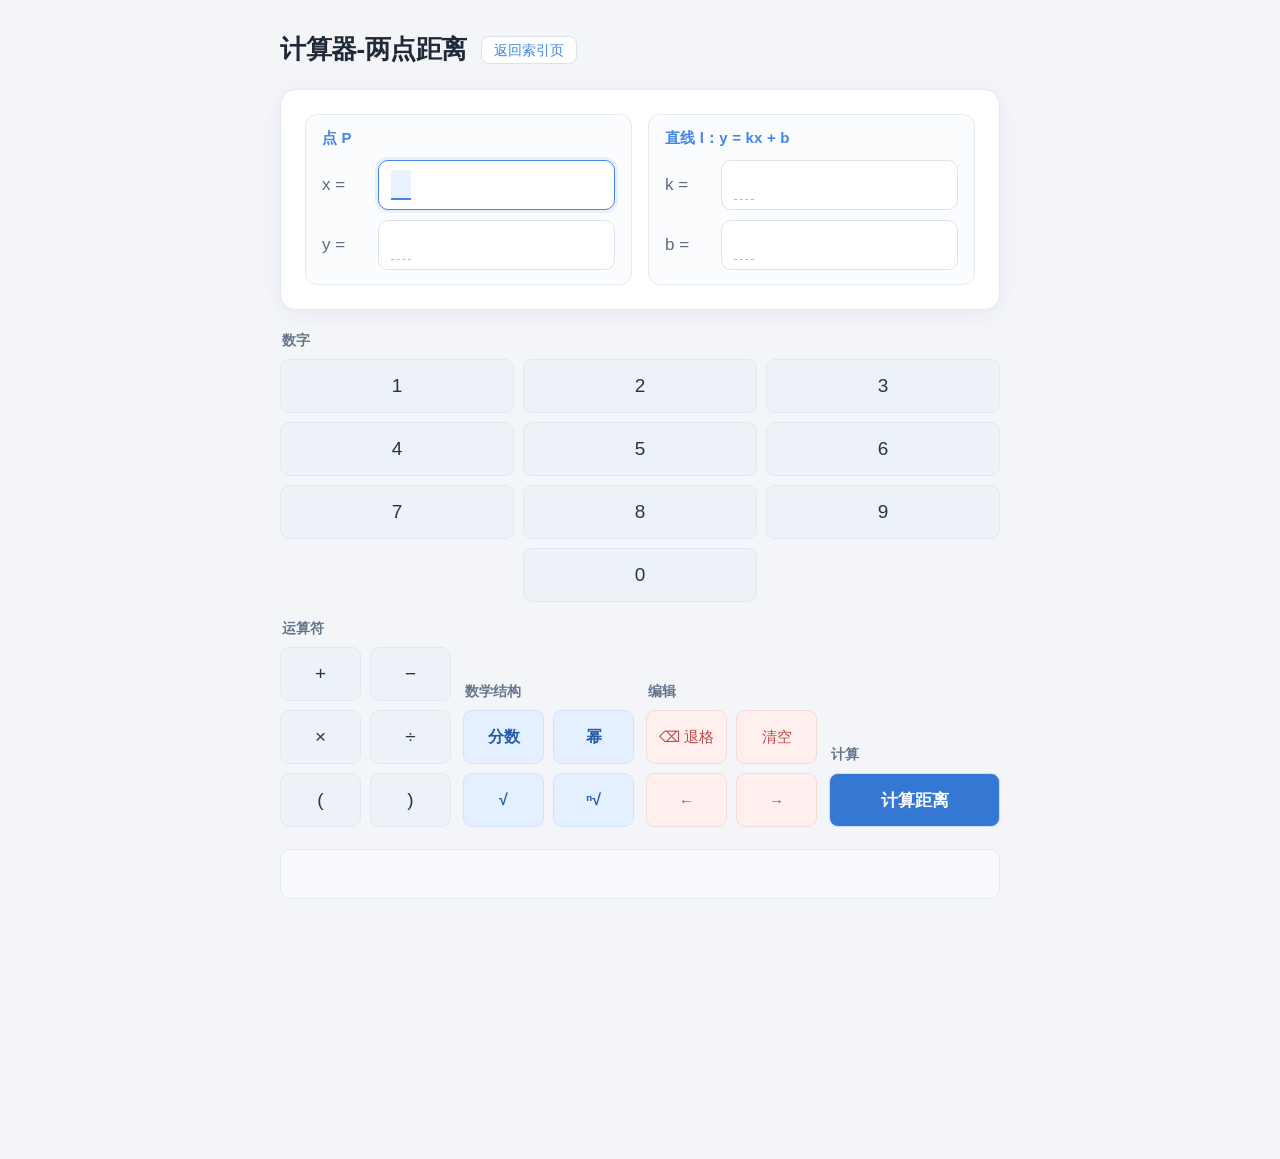
==== linedistance2.html @ 3ec366ad "Create linedistance2.html" ====
<!DOCTYPE html>
<html>
<head>
  <title>两点距离计算器</title>
  <link rel="stylesheet" href="./document/keypad.css">
  <style>
    * { box-sizing: border-box; }

    body {
      font-family: -apple-system, BlinkMacSystemFont, "Segoe UI", Arial, sans-serif;
      max-width: 760px; margin: 0 auto; padding: 32px 20px 260px;
      background: #f3f5f9; color: #202938;
    }

    .page-header { display: flex; align-items: center; gap: 14px; margin: 0 0 22px; }
    .page-header h1 { font-size: 26px; font-weight: 650; margin: 0; letter-spacing: -0.5px; }

    .back-link {
      display: inline-flex; align-items: center; gap: 4px;
      padding: 6px 12px; font-size: 14px; line-height: 1;
      color: #4285e9; background: #ffffff; border: 1px solid #dce2eb;
      border-radius: 8px; text-decoration: none; white-space: nowrap;
      transition: background 0.2s, border-color 0.2s, transform 0.1s;
    }
    .back-link:hover { background: #eaf2ff; border-color: #4285e9; }
    .back-link:active { transform: translateY(1px); }

    #calculator {
      background: #ffffff; padding: 24px; border-radius: 16px;
      border: 1px solid #e5e9f0; box-shadow: 0 5px 20px rgba(30, 50, 80, 0.06);
    }

    /* ---------- 坐标输入区 ---------- */
    .points {
      display: grid; grid-template-columns: 1fr 1fr; gap: 16px;
    }
    .point-card {
      border: 1px solid #e5e9f0; border-radius: 12px;
      padding: 14px 16px; background: #fbfcfe;
    }
    .point-name {
      font-size: 15px; font-weight: 650; color: #4285e9;
      margin-bottom: 12px; letter-spacing: 0.2px;
    }
    .coord-line { display: flex; align-items: center; gap: 10px; }
    .coord-line + .coord-line { margin-top: 10px; }
    .coord-label {
      font-size: 17px; color: #5b6b80; min-width: 46px;
      white-space: nowrap; flex: 0 0 auto;
    }

    /* ---------- 公式编辑器 ---------- */
    .formula-editor {
      min-height: 100px; padding: 18px; background: #fbfcfe;
      border: 1.5px solid #dce2eb; border-radius: 10px;
      font-size: 24px; display: flex; align-items: center; flex-wrap: wrap;
      gap: 4px; overflow-x: auto; transition: border-color 0.2s, box-shadow 0.2s;
    }
    .formula-editor:focus-within {
      border-color: #4285e9; box-shadow: 0 0 0 3px rgba(66, 133, 233, 0.10);
    }
    .formula-editor.mini {
      flex: 1 1 auto; min-width: 0;
      min-height: 50px; padding: 7px 12px; font-size: 21px;
      background: #ffffff;
    }

    .slot {
      min-width: 20px; min-height: 30px; display: inline-block; outline: none;
      border-bottom: 1px dashed #aeb9c9; padding: 0 4px;
      vertical-align: middle; line-height: 28px; white-space: nowrap;
    }
    .slot:focus { background: #eaf2ff; border-bottom: 2px solid #4285e9; border-radius: 3px 3px 0 0; }

    .formula-node { display: inline-flex; align-items: center; vertical-align: middle; flex: 0 0 auto; }

    .fraction {
      display: inline-grid; grid-template-columns: minmax(24px, max-content);
      grid-template-rows: auto 2px auto; align-items: center; justify-items: stretch;
      vertical-align: middle; margin: 2px 4px; min-width: 30px; width: max-content; flex: 0 0 auto;
    }
    .fraction .numerator-wrap, .fraction .denominator-wrap {
      display: inline-flex; align-items: center; justify-content: center;
      gap: 2px; min-width: 24px; min-height: 28px; white-space: nowrap;
    }
    .fraction .numerator, .fraction .denominator {
      display: inline-block; min-width: 24px; min-height: 28px;
      padding: 2px 6px; text-align: center; line-height: 26px;
      white-space: nowrap; border-bottom: none;
    }
    .fraction .bar { display: block; width: 100%; min-width: 24px; height: 1.5px; background: #26364a; }

    .sqrt, .root { display: inline-flex; align-items: center; vertical-align: middle; flex: 0 0 auto; }
    .sqrt-symbol { font-size: 1.15em; line-height: 1; }
    .sqrt > .radicand, .root > .radicand {
      display: inline-block; min-width: 24px; padding: 2px 5px 0;
      white-space: nowrap; border-top: 1.5px solid currentColor; border-radius: 0 4px 0 0;
    }
    .root > .root-index { margin-right: 1px; font-size: 0.7em; line-height: 1; }

    /* ---------- 结果区 ---------- */
    #result {
      margin-top: 22px; padding: 16px; min-height: 50px; background: #f7f9fc;
      border: 1px solid #e5e9f0; border-radius: 10px;
      font-size: 24px; overflow-x: auto;
      display: flex; align-items: center; flex-wrap: wrap; gap: 4px;
    }
    .result-label { font-size: 18px; color: #5b6b80; margin-right: 4px; }
    .result-hint { font-size: 14px; color: #9aa7b8; margin-left: 10px; }

    .power { display: inline-flex; align-items: baseline; flex: 0 0 auto; }
    .render-power { display: inline-flex; align-items: baseline; flex: 0 0 auto; }
    .render-exp { font-size: 0.7em; }
    .render-fraction {
      display: inline-grid; grid-template-columns: minmax(24px, max-content);
      grid-template-rows: auto 2px auto; align-items: center; justify-items: stretch;
      vertical-align: middle; margin: 2px 4px; width: max-content;
    }
    .render-num, .render-den {
      display: block; min-width: 24px; text-align: center;
      padding: 2px 6px; line-height: 1.4; white-space: nowrap;
    }
    .render-bar { display: block; width: 100%; height: 1.5px; background: currentColor; }
    .render-sqrt, .render-root { display: inline-flex; align-items: center; vertical-align: middle; flex: 0 0 auto; }
    .render-radicand {
      display: inline-block; min-width: 20px; border-top: 1.5px solid currentColor;
      border-radius: 0 4px 0 0; padding: 2px 5px 0; white-space: nowrap;
    }
    .render-index { font-size: 0.7em; line-height: 1; margin-right: 1px; }

    @media (max-width: 560px) {
      .points { grid-template-columns: 1fr; }
    }
  </style>
</head>
<body>
  <div class="page-header">
    <h1>计算器-两点距离</h1>
    <a href="index.html" class="back-link">返回索引页</a>
  </div>

  <div id="calculator">
    <div class="points">
      <!-- 点 P -->
      <div class="point-card">
        <div class="point-name">点 P</div>

          <div class="coord-line">
            <span class="coord-label">x =</span>
            <div class="formula-editor mini" data-editor="px">
              <span class="slot" contenteditable="true"></span>
            </div>
          </div>

          <div class="coord-line">
            <span class="coord-label">y =</span>
            <div class="formula-editor mini" data-editor="py">
              <span class="slot" contenteditable="true"></span>
            </div>
          </div>
        </div>

        <!-- 直线 l -->
        <div class="point-card">
          <div class="point-name">直线 l：y = kx + b</div>

          <div class="coord-line">
            <span class="coord-label">k =</span>
            <div class="formula-editor mini" data-editor="k">
              <span class="slot" contenteditable="true"></span>
            </div>
          </div>

          <div class="coord-line">
            <span class="coord-label">b =</span>
            <div class="formula-editor mini" data-editor="b">
              <span class="slot" contenteditable="true"></span>
            </div>
          </div>
        </div>
      </div>
    </div>

    <div id="keypad" class="keypad">
      <div class="key-group">
        <div class="key-title">数字</div>
        <div class="key-grid number-grid">
          <span class="btn" data-key="1">1</span>
          <span class="btn" data-key="2">2</span>
          <span class="btn" data-key="3">3</span>
          <span class="btn" data-key="4">4</span>
          <span class="btn" data-key="5">5</span>
          <span class="btn" data-key="6">6</span>
          <span class="btn" data-key="7">7</span>
          <span class="btn" data-key="8">8</span>
          <span class="btn" data-key="9">9</span>
          <span class="btn zero-key" data-key="0">0</span>
        </div>
      </div>
      <div class="control-row">
        <div class="key-group">
          <div class="key-title">运算符</div>
          <div class="key-grid operator-grid">
            <span class="btn" data-key="+">+</span>
            <span class="btn" data-key="-">−</span>
            <span class="btn" data-key="*">×</span>
            <span class="btn" data-key="/">÷</span>
            <span class="btn" data-key="(">(</span>
            <span class="btn" data-key=")">)</span>
          </div>
        </div>
        <div class="key-group">
          <div class="key-title">数学结构</div>
          <div class="key-grid structure-grid">
            <span class="btn" data-action="frac">分数</span>
            <span class="btn" data-action="pow">幂</span>
            <span class="btn" data-action="sqrt">√</span>
            <span class="btn" data-action="root">ⁿ√</span>
          </div>
        </div>
        <div class="key-group">
          <div class="key-title">编辑</div>
          <div class="key-grid edit-grid">
            <span class="btn" data-action="backspace">⌫ 退格</span>
            <span class="btn" data-action="clear">清空</span>
            <span class="btn cursor-btn" data-action="cursor-left">←</span>
            <span class="btn cursor-btn" data-action="cursor-right">→</span>
          </div>
        </div>
        <div class="key-group simplify-group">
          <div class="key-title">计算</div>
          <button id="simplify-btn">计算距离</button>
        </div>
      </div>
    </div>

    <div id="result"></div>
  </div>

  <script src="./document/monomial.js"></script>
  <script>
    // ==================== 公式编辑器逻辑 ====================
    let currentSlot = null;
    let savedRange = null;

    // 找到某个节点所属的编辑框
    function editorOf(node) {
      if (!node) return null;
      const el = (node.nodeType === Node.ELEMENT_NODE) ? node : node.parentElement;
      return el ? el.closest('.formula-editor') : null;
    }

    function saveEditorSelection() {
      const sel = window.getSelection();
      if (!sel || sel.rangeCount === 0) return;
      const range = sel.getRangeAt(0);
      if (editorOf(range.commonAncestorContainer)) {
        savedRange = range.cloneRange();
      }
    }

    function getActiveSlot() {
      const ae = document.activeElement;
      if (ae && ae.classList && ae.classList.contains('slot') && document.contains(ae)) {
        currentSlot = ae;
        return currentSlot;
      }
      if (currentSlot && document.contains(currentSlot)) return currentSlot;
      currentSlot = document.querySelector('.formula-editor .slot');
      return currentSlot;
    }

    function placeCaret(el, atEnd) {
      if (!el) return;
      el.focus();
      const range = document.createRange();
      range.selectNodeContents(el);
      range.collapse(!atEnd);
      const sel = window.getSelection();
      sel.removeAllRanges();
      sel.addRange(range);
      currentSlot = el;
      savedRange = range.cloneRange();
    }

    function placeCaretAtEnd(el) { placeCaret(el, true); }
    function placeCaretAtStart(el) { placeCaret(el, false); }

    function isCaretAtStart(slot) {
      const sel = window.getSelection();
      if (!sel || sel.rangeCount === 0 || !sel.isCollapsed) return false;
      const r = sel.getRangeAt(0);
      if (!slot.contains(r.startContainer)) return false;
      const probe = document.createRange();
      probe.selectNodeContents(slot);
      try { probe.setEnd(r.startContainer, r.startOffset); }
      catch (err) { return false; }
      return probe.toString().length === 0;
    }

    function isCaretAtEnd(slot) {
      const sel = window.getSelection();
      if (!sel || sel.rangeCount === 0 || !sel.isCollapsed) return false;
      const r = sel.getRangeAt(0);
      if (!slot.contains(r.startContainer)) return false;
      const probe = document.createRange();
      probe.selectNodeContents(slot);
      try { probe.setStart(r.startContainer, r.startOffset); }
      catch (err) { return false; }
      return probe.toString().length === 0;
    }

    function setSlotText(slot, text) {
      if (!slot) return;
      slot.focus();
      const sel = window.getSelection();
      let range = savedRange ? savedRange.cloneRange() : null;
      const isInsideSlot = range &&
        (range.startContainer === slot || slot.contains(range.startContainer)) &&
        (range.endContainer === slot || slot.contains(range.endContainer));
      if (!isInsideSlot) {
        range = document.createRange();
        range.selectNodeContents(slot);
        range.collapse(false);
      }
      range.deleteContents();
      const node = document.createTextNode(text);
      range.insertNode(node);
      range.setStartAfter(node);
      range.collapse(true);
      sel.removeAllRanges();
      sel.addRange(range);
      savedRange = range.cloneRange();
      currentSlot = slot;
    }

    // ==================== 工具函数 ====================
    function createSlot() {
      const s = document.createElement('span');
      s.className = 'slot';
      s.contentEditable = 'true';
      return s;
    }

    // ==================== 焦点跟踪 ====================
    document.addEventListener('focusin', (e) => {
      if (e.target.classList && e.target.classList.contains('slot')) {
        currentSlot = e.target;
      }
    });

    // 点击编辑框空白处，聚焦到第一个槽位
    document.querySelectorAll('.formula-editor').forEach((ed) => {
      ed.addEventListener('click', (e) => {
        if (e.target === ed) {
          const firstSlot = ed.querySelector('.slot');
          if (firstSlot) placeCaretAtEnd(firstSlot);
        }
      });
    });

    document.getElementById('keypad').addEventListener('mousedown', (e) => {
      const btn = e.target.closest('.btn');
      if (!btn) return;
      saveEditorSelection();
      e.preventDefault();
    });

    document.getElementById('keypad').addEventListener('click', (e) => {
      const btn = e.target.closest('.btn');
      if (!btn) return;
      if (btn.dataset.key !== undefined) {
        insertText(btn.dataset.key);
      } else if (btn.dataset.action === 'frac') {
        insertFraction();
      } else if (btn.dataset.action === 'pow') {
        insertPower();
      } else if (btn.dataset.action === 'sqrt') {
        insertSqrt();
      } else if (btn.dataset.action === 'root') {
        insertRoot();
      } else if (btn.dataset.action === 'backspace') {
        backspace();
      } else if (btn.dataset.action === 'clear') {
        clearEditor();
      } else if (btn.dataset.action === 'cursor-left') {
        moveCaret('left');
      } else if (btn.dataset.action === 'cursor-right') {
        moveCaret('right');
      }
    });

    // ==================== 输入文本 ====================
    function insertText(text) {
      const slot = getActiveSlot();
      if (!slot) return;
      setSlotText(slot, text);
    }

    // ==================== 数学结构插入（通用） ====================
    function insertStructure(opts) {
      const slot = getActiveSlot();
      if (!slot) return;

      const wrapper = document.createElement('span');
      wrapper.className = 'formula-node';
      wrapper.contentEditable = 'false';
      wrapper.innerHTML = opts.html;

      const focusSlot = wrapper.querySelector(opts.focusSelector);

      const afterSlot = createSlot();
      slot.parentNode.insertBefore(wrapper, slot.nextSibling);
      slot.parentNode.insertBefore(afterSlot, wrapper.nextSibling);

      placeCaretAtEnd(focusSlot);
    }

    function insertFraction() {
      insertStructure({
        html: `
          <span class="fraction">
            <span class="numerator-wrap"><span class="slot numerator" contenteditable="true"></span></span>
            <span class="bar"></span>
            <span class="denominator-wrap"><span class="slot denominator" contenteditable="true"></span></span>
          </span>
        `,
        focusSelector: '.numerator'
      });
    }

    function insertPower() {
      insertStructure({
        html: `
          <span class="power">
            <span class="slot base" contenteditable="true"></span>
            <sup class="slot exponent" contenteditable="true"></sup>
          </span>
        `,
        focusSelector: '.exponent'
      });
    }

    function insertSqrt() {
      insertStructure({
        html: `
          <span class="sqrt">
            <span class="sqrt-symbol">√</span>
            <span class="slot radicand" contenteditable="true"></span>
          </span>
        `,
        focusSelector: '.radicand'
      });
    }

    function insertRoot() {
      insertStructure({
        html: `
          <span class="root">
            <sup class="slot root-index" contenteditable="true"></sup>
            <span class="sqrt-symbol">√</span>
            <span class="slot radicand" contenteditable="true"></span>
          </span>
        `,
        focusSelector: '.root-index'
      });
    }

    // ==================== 退格 ====================
    function slotIsEmpty(slot) {
      return slot.textContent.trim() === '' && !slot.querySelector('.formula-node');
    }

    function removeStructure(wrapper) {
      const parent = wrapper.parentNode;
      const next = wrapper.nextElementSibling;
      wrapper.remove();
      if (next && next.classList && next.classList.contains('slot')) {
        placeCaretAtStart(next);
      } else if (parent && parent.classList && parent.classList.contains('slot')) {
        placeCaretAtEnd(parent);
      } else if (parent && parent.querySelector) {
        const s = parent.querySelector('.slot');
        if (s) placeCaretAtEnd(s);
      }
      saveEditorSelection();
    }

    function backspace() {
      const slot = getActiveSlot();
      if (!slot) return;
      slot.focus();

      if (slotIsEmpty(slot)) {
        const wrapper = slot.closest('.formula-node');
        if (wrapper) {
          removeStructure(wrapper);
          return;
        }
        return;
      }

      const sel = window.getSelection();
      if (!sel || sel.rangeCount === 0) {
        placeCaretAtEnd(slot);
      }
      document.execCommand('delete');
      saveEditorSelection();
    }

    // 只清空当前所在的那个编辑框
    function clearEditor() {
      const slot = getActiveSlot();
      const editor = slot ? slot.closest('.formula-editor') : null;
      if (!editor) return;
      editor.innerHTML = '<span class="slot" contenteditable="true"></span>';
      currentSlot = editor.querySelector('.slot');
      placeCaretAtEnd(currentSlot);
    }

    // ==================== 隐式乘法判定 ====================
    function isStructureNode(node) {
      if (!node || node.nodeType !== Node.ELEMENT_NODE) return false;
      const cls = node.classList;
      if (cls.contains('fraction') || cls.contains('sqrt') ||
          cls.contains('root') || cls.contains('power')) return true;
      if (cls.contains('formula-node')) {
        return Array.from(node.children).some(c => isStructureNode(c));
      }
      return false;
    }

    function shouldInsertMul(leftText, rightText, leftIsStruct, rightIsStruct) {
      if (!leftText || !rightText) return false;
      const leftLast = leftText[leftText.length - 1];
      const rightFirst = rightText[0];
      const isDigit = c => c >= '0' && c <= '9';
      const isLetter = c => /[a-zA-Z]/.test(c);

      const leftOk = leftIsStruct || isDigit(leftLast) || isLetter(leftLast) || leftLast === ')';
      if (!leftOk) return false;

      const rightOk = rightIsStruct || isDigit(rightFirst) || isLetter(rightFirst) ||
                      rightFirst === '(' || rightFirst === '√';
      if (!rightOk) return false;

      if (!leftIsStruct && !rightIsStruct && isDigit(leftLast) && isDigit(rightFirst)) {
        return false;
      }

      return true;
    }

    // ==================== 导出公式（带隐式乘法） ====================
    function exportFormula(node) {
      if (!node) return '';
      if (node.nodeType === Node.TEXT_NODE) {
        return node.textContent;
      }
      if (node.nodeType !== Node.ELEMENT_NODE) {
        return '';
      }
      if (node.classList.contains('slot')) {
        return exportChildrenWithMul(node.childNodes).trim();
      }
      if (node.classList.contains('fraction')) {
        const children = Array.from(node.children);
        const barIndex = children.findIndex(child => child.classList.contains('bar'));
        if (barIndex === -1) return '';
        const num = exportChildrenWithMul(children.slice(0, barIndex));
        const den = exportChildrenWithMul(children.slice(barIndex + 1));
        return Monomial.formatFraction(num, den);
      }
      if (node.classList.contains('power')) {
        const children = Array.from(node.children);
        const expNode = children.find(child => child.classList.contains('exponent'));
        const baseNodes = children.filter(child => child !== expNode);
        const base = exportChildrenWithMul(baseNodes);
        const exp = exportFormula(expNode);
        return Monomial.formatPower(base, exp);
      }
      if (node.classList.contains('sqrt')) {
        const children = Array.from(node.children);
        const radicandNodes = children.filter(child => !child.classList.contains('sqrt-symbol'));
        const radicand = exportChildrenWithMul(radicandNodes);
        return Monomial.formatSqrt(radicand);
      }
      if (node.classList.contains('root')) {
        const children = Array.from(node.children);
        const symbolIndex = children.findIndex(child => child.classList.contains('sqrt-symbol'));
        if (symbolIndex === -1) return '';
        const index = exportChildrenWithMul(children.slice(0, symbolIndex));
        const radicand = exportChildrenWithMul(children.slice(symbolIndex + 1));
        return Monomial.formatRoot(index, radicand);
      }
      return exportChildrenWithMul(node.childNodes);
    }

    function exportChildrenWithMul(nodes) {
      let result = '';
      let prevIsStruct = false;
      for (const child of nodes) {
        const text = exportFormula(child);
        if (!text) continue;
        const curIsStruct = isStructureNode(child);
        if (result && shouldInsertMul(result, text, prevIsStruct, curIsStruct)) {
          result += '*';
        }
        result += text;
        prevIsStruct = curIsStruct;
      }
      return result;
    }

    // ==================== 输出公式渲染 ====================
    function renderFormula(expr) {
      expr = (expr || '').trim();
      if (!expr) return document.createTextNode('');

      const addSub = Monomial.splitTopLevel(expr, ['+', '-']);
      if (addSub.length > 1) {
        const frag = document.createDocumentFragment();
        for (const part of addSub) {
          if (part.op === '+') frag.appendChild(document.createTextNode(' + '));
          else if (part.op === '-') frag.appendChild(document.createTextNode(' − '));
          frag.appendChild(renderFormula(part.value));
        }
        return frag;
      }

      if (expr.startsWith('-')) {
        const frag = document.createDocumentFragment();
        frag.appendChild(document.createTextNode('−'));
        frag.appendChild(renderFormula(expr.substring(1).trim()));
        return frag;
      }

      const ast = Monomial.parseValueString(expr);

      switch (ast.type) {
        case 'fraction': {
          if (ast.denominator === '1') return renderFormula(ast.numerator);
          const frac = document.createElement('span');
          frac.className = 'render-fraction';
          const num = document.createElement('span');
          num.className = 'render-num';
          num.appendChild(renderFormula(ast.numerator));
          const bar = document.createElement('span');
          bar.className = 'render-bar';
          const den = document.createElement('span');
          den.className = 'render-den';
          den.appendChild(renderFormula(ast.denominator));
          frac.appendChild(num);
          frac.appendChild(bar);
          frac.appendChild(den);
          return frac;
        }
        case 'power': {
          const power = document.createElement('span');
          power.className = 'render-power';
          const base = document.createElement('span');
          base.className = 'render-base';
          base.appendChild(renderFormula(ast.base));
          const exp = document.createElement('sup');
          exp.className = 'render-exp';
          exp.appendChild(renderFormula(ast.exponent));
          power.appendChild(base);
          power.appendChild(exp);
          return power;
        }
        case 'radical': {
          const wrap = document.createElement('span');
          wrap.className = 'render-root';
          if (ast.coef === -1) {
            wrap.appendChild(document.createTextNode('-'));
          } else if (ast.coef !== 1) {
            const coefSpan = document.createElement('span');
            coefSpan.textContent = ast.coef;
            wrap.appendChild(coefSpan);
          }
          if (ast.index !== 2) {
            const idx = document.createElement('sup');
            idx.className = 'render-index';
            idx.textContent = ast.index;
            wrap.appendChild(idx);
          }
          wrap.appendChild(document.createTextNode('√'));
          const rad = document.createElement('span');
          rad.className = 'render-radicand';
          rad.appendChild(renderFormula(ast.radicand));
          wrap.appendChild(rad);
          return wrap;
        }
        case 'sqrt': {
          const sqrt = document.createElement('span');
          sqrt.className = 'render-sqrt';
          sqrt.appendChild(document.createTextNode('√'));
          const radicand = document.createElement('span');
          radicand.className = 'render-radicand';
          radicand.appendChild(renderFormula(ast.radicand));
          sqrt.appendChild(radicand);
          return sqrt;
        }
        case 'root': {
          const root = document.createElement('span');
          root.className = 'render-root';
          const index = document.createElement('sup');
          index.className = 'render-index';
          index.appendChild(renderFormula(ast.index));
          root.appendChild(index);
          root.appendChild(document.createTextNode('√'));
          const radicand = document.createElement('span');
          radicand.className = 'render-radicand';
          radicand.appendChild(renderFormula(ast.radicand));
          root.appendChild(radicand);
          return root;
        }
        default:
          return document.createTextNode(ast.value);
      }
    }

    function safeRender(expr) {
      try {
        return renderFormula(expr);
      } catch (err) {
        console.error(err);
        const span = document.createElement('span');
        span.textContent = expr;
        return span;
      }
    }

    // ==================== 读取四个输入框 ====================
    function getEditor(name) {
      return document.querySelector('.formula-editor[data-editor="' + name + '"]');
    }

    function readCoord(name) {
      const ed = getEditor(name);
      if (!ed) return '';
      return exportFormula(ed).trim();
    }

    // 把一段表达式化简成规范字符串；空输入按 0 处理
    function normalizeExpr(expr) {
      const s = (expr || '').trim();
      if (!s) return '0';
      try {
        const r = Monomial.simplifyExpression(s);
        const rs = (r === undefined || r === null) ? '' : String(r).trim();
        return rs || s;
      } catch (err) {
        console.warn('坐标化简失败，按原样使用：', s, err);
        return s;
      }
    }

    // ==================== 计算点到直线距离 ====================
    function computeDistance() {
      const x = normalizeExpr(readCoord('px'));
      const y = normalizeExpr(readCoord('py'));
      const k = normalizeExpr(readCoord('k'));
      const b = normalizeExpr(readCoord('b'));

      // d = √((kx-y+b)² / (k²+1))
      // 使用显式乘法，避免幂运算可能存在的兼容问题。

      const numerator = `((${k})*(${x})-(${y})+(${b}))`;
      const denominator = `((${k})*(${k})+1)`;

      const radicand = `((${numerator})*(${numerator}))/(${denominator})`;

      let resultStr;

      try {
        // 1. 化简根号内的表达式
        const sumStr = Monomial.simplifyExpression(radicand);

        // 2. 添加根号
        const sqrtExpr = Monomial.formatSqrt(sumStr);

        // 3. 化简根式
        resultStr = Monomial.simplifyExpression(sqrtExpr);

        if (!resultStr) resultStr = sqrtExpr;

      } catch (err) {
        console.error(err);
        resultStr = '错误：' + err.message;
      }

      const resultDiv = document.getElementById('result');
      resultDiv.innerHTML = '';

      const label = document.createElement('span');
      label.className = 'result-label';
      label.textContent = 'd(P,l) =';
      resultDiv.appendChild(label);

      resultDiv.appendChild(safeRender(resultStr));
    }

    // ==================== 键盘导航 ====================
    function getAllSlots() {
      const slot = getActiveSlot();
      const editor = slot ? slot.closest('.formula-editor') : null;
      if (!editor) return [];
      return Array.from(editor.querySelectorAll('.slot')).filter(s => s.isContentEditable);
    }

    document.addEventListener('keydown', (e) => {
      if (e.ctrlKey || e.metaKey || e.altKey) return;

      const ae = document.activeElement;
      if (!ae || !ae.classList || !ae.classList.contains('slot')) return;

      const key = e.key;
      if (key !== 'ArrowLeft' && key !== 'ArrowRight' && key !== 'Home' && key !== 'End') return;

      const slot = ae;
      const slots = getAllSlots();
      const idx = slots.indexOf(slot);
      if (idx === -1) return;

      if (key === 'ArrowLeft' && isCaretAtStart(slot)) {
        if (idx > 0) {
          e.preventDefault();
          placeCaretAtEnd(slots[idx - 1]);
        }
      } else if (key === 'ArrowRight' && isCaretAtEnd(slot)) {
        if (idx < slots.length - 1) {
          e.preventDefault();
          placeCaretAtStart(slots[idx + 1]);
        }
      } else if (key === 'Home') {
        e.preventDefault();
        placeCaretAtStart(slots[0]);
      } else if (key === 'End') {
        e.preventDefault();
        placeCaretAtEnd(slots[slots.length - 1]);
      }
    });

    // ==================== 光标移动 ====================
    function moveCaret(direction) {
      const slot = getActiveSlot();
      if (!slot) return;

      slot.focus();

      const sel = window.getSelection();
      if (!sel || sel.rangeCount === 0) {
        placeCaretAtEnd(slot);
        return;
      }

      const slots = getAllSlots();
      const idx = slots.indexOf(slot);

      if (direction === 'left' && isCaretAtStart(slot)) {
        if (idx > 0) placeCaretAtEnd(slots[idx - 1]);
        return;
      }
      if (direction === 'right' && isCaretAtEnd(slot)) {
        if (idx !== -1 && idx < slots.length - 1) placeCaretAtStart(slots[idx + 1]);
        return;
      }

      if (typeof sel.modify === 'function') {
        sel.modify('move', direction === 'left' ? 'backward' : 'forward', 'character');
      } else {
        if (direction === 'left') placeCaretAtStart(slot);
        else placeCaretAtEnd(slot);
      }
      saveEditorSelection();
    }

    // ==================== 初始化 ====================
    window.onload = function () {
      currentSlot = document.querySelector('.formula-editor .slot');
      if (currentSlot) currentSlot.focus();
    };

    document.getElementById('simplify-btn').addEventListener('click', computeDistance);
  </script>
</body>
</html>
---- document/keypad.css ----
/* ==================== 键盘整体 ==================== */

.keypad {
  display: flex;
  flex-direction: column;
  gap: 18px;
  margin-top: 22px;
}

/* 运算符、数学结构、编辑、化简横向排列 */
.control-row {
  display: grid;
  grid-template-columns: repeat(4, minmax(0, 1fr));
  gap: 12px;
  align-items: end;
}

.control-row .key-group {
  min-width: 0;
}

/* 控制区内按键 */
.control-row .key-grid {
  grid-template-columns: repeat(2, minmax(0, 1fr));
}

#simplify-btn {
  width: 100%;
  min-height: 54px;
  padding: 8px 4px;
  margin: 0;
  border: 1px solid #c9ddfa;
  border-radius: 9px;
  background: #3478d4;
  color: white;
  font-size: 17px;
  font-weight: 600;
  cursor: pointer;
}

#simplify-btn:hover {
  background: #2868bd;
}

#simplify-btn:active {
  transform: scale(0.96);
}

/* 功能分区 */
.key-group {
  display: flex;
  flex-direction: column;
  gap: 9px;
}

/* 分区标题 */
.key-title {
  font-size: 14px;
  font-weight: 600;
  color: #64748b;
  padding-left: 2px;
}

/* 按键网格 */
.key-grid {
  display: grid;
  gap: 9px;
}

/* 数字区 */
.number-grid {
  grid-template-columns: repeat(3, minmax(0, 1fr));
}

.zero-key {
  grid-column: 2;
}

/* 运算符 */
.operator-grid {
  grid-template-columns: repeat(4, minmax(0, 1fr));
}

/* 数学结构 */
.structure-grid {
  grid-template-columns: repeat(4, minmax(0, 1fr));
}

/* 编辑区 */
.edit-grid {
  grid-template-columns: repeat(2, minmax(0, 1fr));
}

/* 通用按键 */
.keypad .btn {
  display: flex;
  justify-content: center;
  align-items: center;
  min-width: 0;
  min-height: 54px;
  padding: 8px 4px;

  background: #edf2f8;
  color: #26364a;
  border: 1px solid #e2e8f0;
  border-radius: 9px;

  font-size: 19px;
  font-weight: 500;

  cursor: pointer;
  user-select: none;
  -webkit-user-select: none;
  -webkit-tap-highlight-color: transparent;

  transition: background 0.12s, transform 0.12s;
}

/* 悬停和按下 */
.keypad .btn:hover {
  background: #dce8f7;
}

.keypad .btn:active {
  background: #cbdcf2;
  transform: scale(0.96);
}

/* 数学结构按键 */
.structure-grid .btn {
  background: #e4efff;
  color: #245da7;
  border-color: #d3e3fb;
  font-size: 16px;
  font-weight: 600;
}

/* 编辑按键 */
.edit-grid .btn {
  background: #fff0ef;
  color: #c04a45;
  border-color: #f6d9d6;
  font-size: 15px;
}

/* ==================== 手机适配 ==================== */

@media (max-width: 500px) {
  .keypad {
    gap: 16px;
  }

  .key-grid {
    gap: 7px;
  }

  .keypad .btn {
    min-height: 52px;
    font-size: 18px;
  }

  .structure-grid .btn,
  .edit-grid .btn {
    font-size: 15px;
  }
  .control-row {
    grid-template-columns: repeat(2, minmax(0, 1fr));
    gap: 12px;
  }

  .control-row .key-group {
    min-width: 0;
  }

  #simplify-btn {
    min-height: 52px;
    font-size: 16px;
  }
}
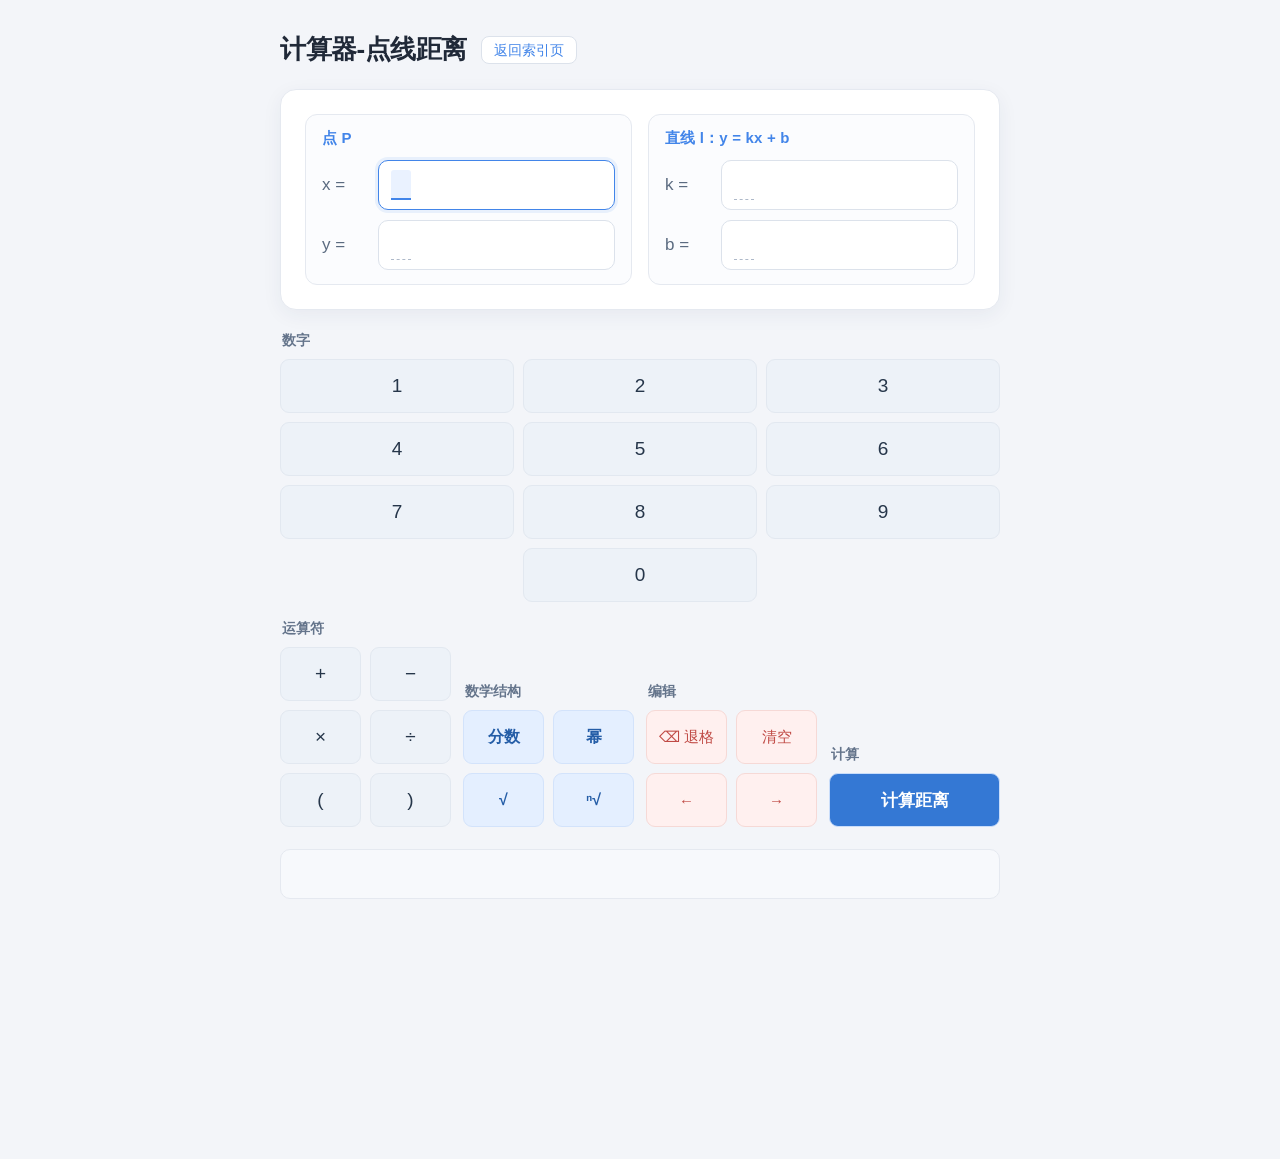
==== commit b0e40b51: "Update linedistance2.html" ====
--- a/linedistance2.html
+++ b/linedistance2.html
@@ -1,7 +1,7 @@
 <!DOCTYPE html>
 <html>
 <head>
-  <title>两点距离计算器</title>
+  <title>点线距离计算器</title>
   <link rel="stylesheet" href="./document/keypad.css">
   <style>
     * { box-sizing: border-box; }
@@ -135,7 +135,7 @@
 </head>
 <body>
   <div class="page-header">
-    <h1>计算器-两点距离</h1>
+    <h1>计算器-点线距离</h1>
     <a href="index.html" class="back-link">返回索引页</a>
   </div>
 
